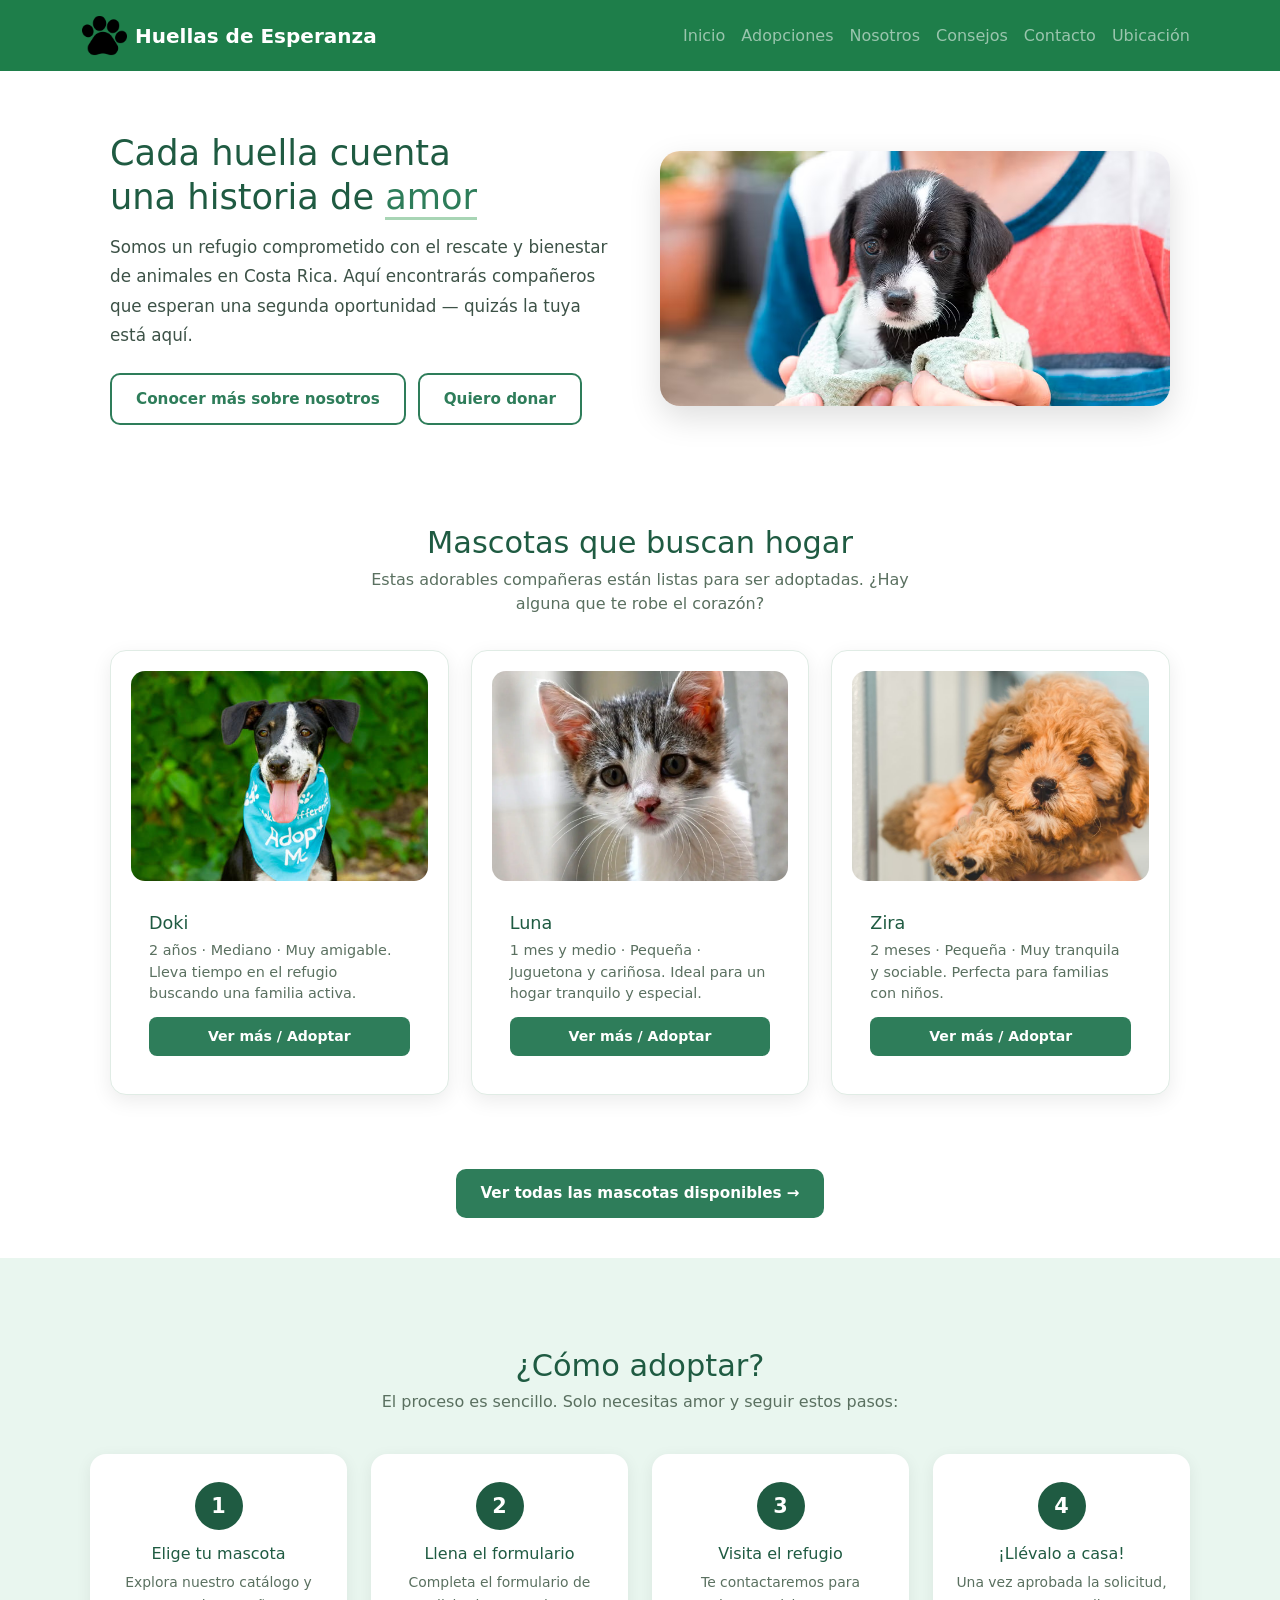
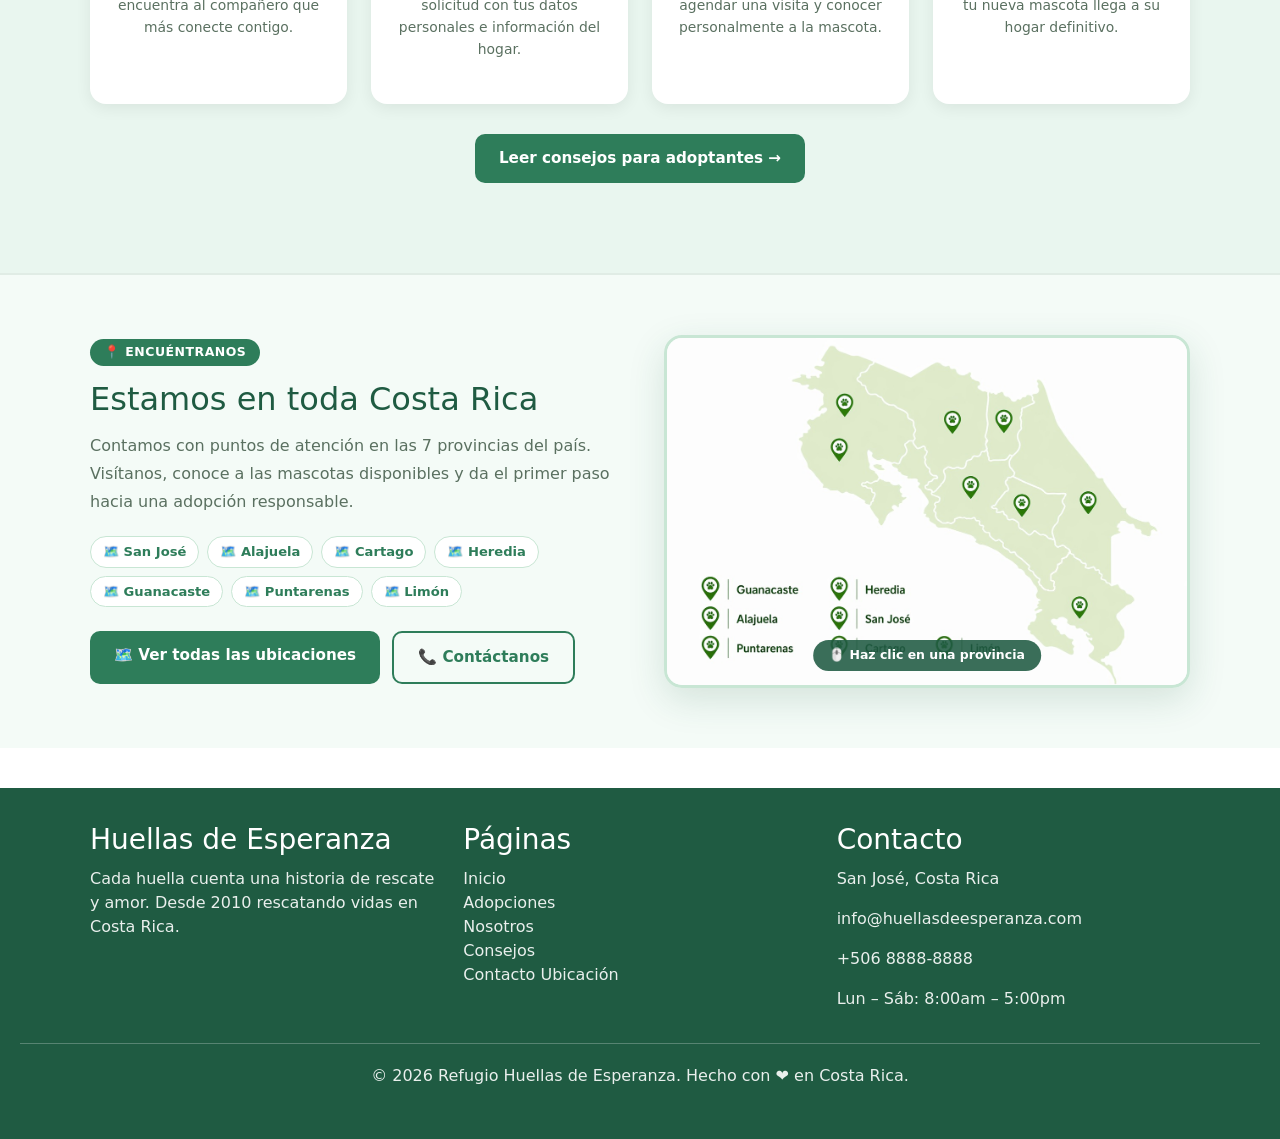
==== index.html @ a83ec14b "Primera subida del proyecto final" ====
<!DOCTYPE html>
<html lang="es">
<head>
  <meta charset="UTF-8">
  <meta name="viewport" content="width=device-width, initial-scale=1.0">
  <meta name="description" content="Refugio Huellas de Esperanza - Rescatamos, cuidamos y conectamos animales con familias amorosas en Costa Rica.">
  <title>Refugio Huellas de Esperanza | Inicio</title>
  <link rel="shortcut icon" href="img/icono.png" type="image/x-icon">
  <link rel="stylesheet" href="CSS/CSS.css">
  <link rel="stylesheet" href="CSS/menu.css">
  <link href="https://cdn.jsdelivr.net/npm/bootstrap@5.3.3/dist/css/bootstrap.min.css" rel="stylesheet">
</head>
<body>

  <nav class="navbar navbar-expand-lg navbar-dark" style="background: #1e7e4a;">
        <div class="container">
            <a class="navbar-brand d-flex align-items-center" href="index.html">
                <img src="img/icono.png" alt="Logo" width="45">
                <span class="ms-2 fw-bold">Huellas de Esperanza</span>
            </a>
            <button class="navbar-toggler" type="button" data-bs-toggle="collapse" data-bs-target="#navbarNav">
                <span class="navbar-toggler-icon"></span>
            </button>
            <div class="collapse navbar-collapse" id="navbarNav">
                <ul class="navbar-nav ms-auto">
                    <li class="nav-item"><a class="nav-link" href="index.html">Inicio</a></li>
                    <li class="nav-item"><a class="nav-link" href="adopciones.html">Adopciones</a></li>
                    <li class="nav-item"><a class="nav-link" href="quienesSomos.html">Nosotros</a></li>
                    <li class="nav-item"><a class="nav-link" href="consejos.html">Consejos</a></li>
                    <li class="nav-item"><a class="nav-link" href="contacto.html">Contacto</a></li>
                    <li class="nav-item"><a class="nav-link" href="ubicacion.html">Ubicación</a></li>
                </ul>
            </div>
        </div>
    </nav>

  <section>
    <div class="hero">
      <div class="hero-texto">
        <h2>Cada huella cuenta<br>una historia de <span>amor</span></h2>
        <p>
          Somos un refugio comprometido con el rescate y bienestar de animales en Costa Rica.
          Aquí encontrarás compañeros que esperan una segunda oportunidad — quizás la tuya está aquí.
        </p>

        <div class="botones">
          <a href="quienesSomos.html" class="boton boton-outline">Conocer más sobre nosotros</a>
          <a href="contacto.html" class="boton boton-outline">Quiero donar</a>
        </div>
      </div>

      <div class="hero-imagen">
        <img src="img/mascotas-en-adopcion-beneficios-y-requisitos-para-adoptar-un-perro-o-gato.avif"
             alt="Mascotas en adopción esperando un hogar">
      </div>
    </div>
  </section>

  <section class="seccion-titulo">
    <h2>Mascotas que buscan hogar</h2>
    <p>Estas adorables compañeras están listas para ser adoptadas. ¿Hay alguna que te robe el corazón?</p>
  </section>

  <section class="grid-mascotas">
    <div class="tarjeta">
      <img src="img/istockphoto-1254477516-612x612.jpg" alt="Doki">
      <div class="tarjeta-body">
        <h3>Doki</h3>
        <p>2 años · Mediano · Muy amigable. Lleva tiempo en el refugio buscando una familia activa.</p>
        <a href="adopciones.html" class="ver-mas-btn">Ver más / Adoptar</a>
      </div>
    </div>

    <div class="tarjeta">
      <img src="img/gatito2.webp" alt="Luna">
      <div class="tarjeta-body">
        <h3>Luna</h3>
        <p>1 mes y medio · Pequeña · Juguetona y cariñosa. Ideal para un hogar tranquilo y especial.</p>
        <a href="adopciones.html" class="ver-mas-btn">Ver más / Adoptar</a>
      </div>
    </div>

    <div class="tarjeta">
      <img src="img/perrito cafe.jpg" alt="Zira">
      <div class="tarjeta-body">
        <h3>Zira</h3>
        <p>2 meses · Pequeña · Muy tranquila y sociable. Perfecta para familias con niños.</p>
        <a href="adopciones.html" class="ver-mas-btn">Ver más / Adoptar</a>
      </div>
    </div>
  </section>

  <div class="centro">
    <a href="adopciones.html" class="boton">Ver todas las mascotas disponibles →</a>
  </div>

  <section class="seccion-pasos">
    <div class="seccion-titulo">
      <h2>¿Cómo adoptar?</h2>
      <p>El proceso es sencillo. Solo necesitas amor y seguir estos pasos:</p>
    </div>

    <div class="pasos-grid">
      <div class="paso">
        <div class="paso-num">1</div>
        <h3>Elige tu mascota</h3>
        <p>Explora nuestro catálogo y encuentra al compañero que más conecte contigo.</p>
      </div>

      <div class="paso">
        <div class="paso-num">2</div>
        <h3>Llena el formulario</h3>
        <p>Completa el formulario de solicitud con tus datos personales e información del hogar.</p>
      </div>

      <div class="paso">
        <div class="paso-num">3</div>
        <h3>Visita el refugio</h3>
        <p>Te contactaremos para agendar una visita y conocer personalmente a la mascota.</p>
      </div>

      <div class="paso">
        <div class="paso-num">4</div>
        <h3>¡Llévalo a casa!</h3>
        <p>Una vez aprobada la solicitud, tu nueva mascota llega a su hogar definitivo.</p>
      </div>
    </div>

    <div class="centro" style="padding-top: 30px;">
      <a href="consejos.html" class="boton">Leer consejos para adoptantes →</a>
    </div>
  </section>

  <section class="seccion-ubicacion-home">
    <div class="ubicacion-home-inner">

      <div class="ubicacion-home-texto">
        <div class="ubicacion-tag">📍 Encuéntranos</div>
        <h2>Estamos en toda Costa Rica</h2>
        <p>
          Contamos con puntos de atención en las 7 provincias del país. Visítanos, conoce a las mascotas disponibles y da el primer paso hacia una adopción responsable.
        </p>
        <div class="ubicacion-provincias-mini">
          <span>🗺️ San José</span>
          <span>🗺️ Alajuela</span>
          <span>🗺️ Cartago</span>
          <span>🗺️ Heredia</span>
          <span>🗺️ Guanacaste</span>
          <span>🗺️ Puntarenas</span>
          <span>🗺️ Limón</span>
        </div>
        <div class="botones-cta">
          <a href="ubicacion.html" class="boton">🗺️ Ver todas las ubicaciones</a>
          <a href="contacto.html" class="boton boton-outline">📞 Contáctanos</a>
        </div>
      </div>

      <div class="ubicacion-home-mapa">
        <div class="mapa-card">
          <img src="img/WhatsApp Image 2026-04-21 at 4.21.49 AM.jpeg"
               alt="Mapa de Costa Rica con ubicaciones del refugio"
               usemap="#mini-mapa">
          <map name="mini-mapa">
            <area href="ubicacion.html#guanacaste" alt="Guanacaste" title="Ver refugio en Guanacaste" coords="418,211,99" shape="circle">
            <area href="ubicacion.html#puntarenas" alt="Puntarenas"  title="Ver refugio en Puntarenas" coords="968,652,142" shape="circle">
            <area href="ubicacion.html#alajuela"   alt="Alajuela"    title="Ver refugio en Alajuela"   coords="742,259,758,126,635,62,551,157,602,249,618,298,632,308,624,353,685,299" shape="poly">
            <area href="ubicacion.html#sanjose"    alt="San José"    title="Ver refugio en San José"   coords="641,432,650,338,740,281,798,316,784,361,770,394,892,483,886,511,849,532,718,428,687,423,672,431" shape="poly">
            <area href="ubicacion.html#cartago"    alt="Cartago"     title="Ver refugio en Cartago"    coords="847,389,46" shape="circle">
            <area href="ubicacion.html#heredia"    alt="Heredia"     title="Ver refugio en Heredia"    coords="762,131,827,268" shape="rect">
            <area href="ubicacion.html#limon"      alt="Limón"       title="Ver refugio en Limón"      coords="887,124,819,307,939,369,954,496,1167,461" shape="poly">
          </map>
          <div class="mapa-tooltip">🖱️ Haz clic en una provincia</div>
        </div>
      </div>

    </div>
  </section>

  <footer class="footer">
    <div class="footer-container">
      <div>
        <h3>Huellas de Esperanza</h3>
        <p>Cada huella cuenta una historia de rescate y amor. Desde 2010 rescatando vidas en Costa Rica.</p>
      </div>

      <div>
        <h3>Páginas</h3>
        <a href="index.html">Inicio</a><br>
        <a href="adopciones.html">Adopciones</a><br>
        <a href="quienesSomos.html">Nosotros</a><br>
        <a href="consejos.html">Consejos</a><br>
        <a href="contacto.html">Contacto</a>
        <a href="ubicacion.html">Ubicación</a>
      </div>

      <div>
        <h3>Contacto</h3>
        <p>San José, Costa Rica</p>
        <p>info@huellasdeesperanza.com</p>
        <p>+506 8888-8888</p>
        <p>Lun – Sáb: 8:00am – 5:00pm</p>
      </div>
    </div>

    <hr>
    <p class="footer-copy">© 2026 Refugio Huellas de Esperanza. Hecho con ❤️ en Costa Rica.</p>
  </footer>

   <script src="https://cdn.jsdelivr.net/npm/bootstrap@5.3.3/dist/js/bootstrap.bundle.min.js"></script>

</body>
</html>
---- CSS/CSS.css ----
* {
  margin: 0;
  padding: 0;
  box-sizing: border-box;
}

body {
  font-family: Arial, Helvetica, sans-serif;
  background: #f8f6f1;
  color: #24312b;
  line-height: 1.6;
}

img {
  max-width: 100%;
  display: block;
}

header {
  background: #1f5b42;
  color: #ffffff;
  padding: 20px;
}

.logo {
  max-width: 1100px;
  margin: 0 auto;
  display: flex;
  align-items: center;
  gap: 14px;
}

.logo img {
  display: flex;
  width: 56px;
  height: 56px;
}

.logo h1 {
  display: flex;
  font-size: 1.7rem;
}

nav {
  background: #2e7d5a;
}

.menu {
  max-width: 1100px;
  margin: 0 auto;
  list-style: none;
  display: flex;
  justify-content: center;
  flex-wrap: wrap;
}

.menu li {
  list-style: none;
}

.menu a {
  display: block;
  padding: 14px 18px;
  color: #ffffff;
  text-decoration: none;
  font-weight: bold;
}

.menu a:hover {
  background: rgba(255, 255, 255, 0.14);
}

main,
.seccion,
.hero,
.encabezado-pagina,
.grid-mascotas,
.contacto-layout,
.footer-container {
  max-width: 1100px;
  margin: 0 auto;
}

.hero {
  padding: 50px 20px;
  display: grid;
  grid-template-columns: 1fr 1fr;
  gap: 30px;
  align-items: center;
}

.hero-texto h2,
.seccion h2,
.encabezado-pagina h2 {
  font-size: 2rem;
  color: #1f5b42;
  margin-bottom: 15px;
}

.hero-texto p,
.encabezado-pagina p {
  margin-bottom: 14px;
}

.hero-imagen img {
  width: 100%;
  border-radius: 18px;
  box-shadow: 0 10px 24px rgba(0, 0, 0, 0.08);
}

.botones {
  display: flex;
  gap: 12px;
  flex-wrap: wrap;
  margin-top: 18px;
}

.boton {
  display: inline-block;
  padding: 12px 18px;
  background: #2e7d5a;
  color: #ffffff;
  text-decoration: none;
  border-radius: 10px;
  font-weight: bold;
}

.boton:hover {
  background: #1f5b42;
}

.seccion,
.encabezado-pagina {
  padding: 35px 20px;
}

.fondo-suave {
  background: #e9f6ef;
}

.grid-mascotas {
  padding: 20px;
  display: grid;
  grid-template-columns: repeat(auto-fit, minmax(240px, 1fr));
  gap: 20px;
}

.tarjeta {
  background: #ffffff;
  border-radius: 16px;
  padding: 20px;
  box-shadow: 0 10px 24px rgba(0, 0, 0, 0.08);
  margin-bottom: 40px;
}

.tarjeta img {
  width: 100%;
  height: 220px;
  object-fit: cover;
  border-radius: 14px;
  margin-bottom: 14px;
}

.tarjeta h3 {
  color: #1f5b42;
  margin-bottom: 8px;
}

.tarjeta p {
  margin-bottom: 10px;
}

.contacto-layout {
  padding: 35px 20px;
  display: grid;
  grid-template-columns: 2fr 1fr;
  gap: 24px;
}

.formulario,
.aside-box {
  background: #ffffff;
  border-radius: 16px;
  padding: 20px;
  box-shadow: 0 10px 24px rgba(0, 0, 0, 0.08);
}

label {
  display: block;
  margin-bottom: 6px;
  font-weight: bold;
}

input,
select,
textarea {
  width: 100%;
  padding: 12px;
  margin-bottom: 14px;
  border: 1px solid #d8e8dd;
  border-radius: 10px;
  font: inherit;
}

button {
  background: #2e7d5a;
  color: #ffffff;
  padding: 12px 18px;
  border: none;
  border-radius: 10px;
  cursor: pointer;
  font-weight: bold;
}

button:hover {
  background: #1f5b42;
}

.seccion-ubicacion-home {
      background: #f4fbf7;
      padding: 60px 20px;
      border-top: 2px solid #e0ece5;
    }
    .ubicacion-home-inner {
      max-width: 1100px;
      margin: 0 auto;
      display: grid;
      grid-template-columns: 1fr 1fr;
      gap: 48px;
      align-items: center;
    }
    .ubicacion-tag {
      display: inline-block;
      background: #2e7d5a;
      color: white;
      font-size: 0.78rem;
      font-weight: 700;
      padding: 4px 14px;
      border-radius: 20px;
      letter-spacing: 0.5px;
      text-transform: uppercase;
      margin-bottom: 14px;
    }
    .ubicacion-home-texto h2 {
      color: #1f5b42;
      font-size: clamp(1.5rem, 3vw, 2rem);
      margin-bottom: 14px;
    }
    .ubicacion-home-texto p {
      color: #5a7060;
      line-height: 1.75;
      margin-bottom: 20px;
    }
    .ubicacion-provincias-mini {
      display: flex;
      flex-wrap: wrap;
      gap: 8px;
    }
    .ubicacion-provincias-mini span {
      background: white;
      border: 1px solid #c8e6d4;
      color: #2e7d5a;
      font-size: 0.82rem;
      font-weight: 600;
      padding: 5px 12px;
      border-radius: 20px;
    }
    .mapa-card {
      position: relative;
      border-radius: 18px;
      overflow: hidden;
      box-shadow: 0 12px 36px rgba(31,91,66,0.15);
      border: 3px solid #c8e6d4;
    }
    .mapa-card img {
      width: 100%;
      display: block;
      transition: transform 0.3s;
    }
    .mapa-card:hover img { transform: scale(1.02); }
    .mapa-tooltip {
      position: absolute;
      bottom: 14px;
      left: 50%;
      transform: translateX(-50%);
      background: rgba(31,91,66,0.88);
      color: white;
      font-size: 0.78rem;
      font-weight: 600;
      padding: 6px 16px;
      border-radius: 20px;
      white-space: nowrap;
      pointer-events: none;
    }
    @media (max-width: 860px) {
      .ubicacion-home-inner {
        grid-template-columns: 1fr;
        gap: 32px;
      }
      .ubicacion-home-mapa { order: -1; }
    }

    .botones-cta {
  margin-top: 24px;
  display: flex;
  gap: 12px;
  flex-wrap: wrap;
}
---- CSS/menu.css ----
.footer {
  background: #1f5b42;
  color: #ffffff;
  margin-top: 40px;
  padding: 35px 20px;
}

.footer-container {
  display: grid;
  grid-template-columns: repeat(auto-fit, minmax(220px, 1fr));
  gap: 20px;
}

.footer h3 {
  margin-bottom: 10px;
}

.footer p,
.footer a {
  color: rgba(255, 255, 255, 0.9);
  text-decoration: none;
}

.footer-copy {
  text-align: center;
  margin-top: 20px;
}


  .logo {
    flex-direction: column;
    text-align: center;
  }

  .hero-texto h2,
  .seccion h2,
  .encabezado-pagina h2 {
    font-size: 1.7rem;
  }

    .hero {
      padding: 60px 20px;
      display: grid;
      grid-template-columns: 1fr 1fr;
      gap: 40px;
      align-items: center;
      max-width: 1100px;
      margin: 0 auto;
    }
    .hero-texto h2 {
      font-size: 2.2rem;
      color: #1f5b42;
      margin-bottom: 14px;
      line-height: 1.25;
    }
    .hero-texto h2 span {
      color: #2e7d5a;
      border-bottom: 3px solid #a8d5b5;
    }
    .hero-texto p {
      font-size: 1.05rem;
      color: #3d5247;
      margin-bottom: 18px;
      line-height: 1.75;
    }
    .hero-imagen img {
      width: 100%;
      border-radius: 20px;
      box-shadow: 0 12px 32px rgba(0,0,0,0.13);
      object-fit: cover;
      max-height: 420px;
    }
    .hero-imagen {
      position: relative;
    }
    .badge-hero {
      position: absolute;
      bottom: 18px;
      left: 18px;
      background: #1f5b42;
      color: white;
      padding: 8px 16px;
      border-radius: 30px;
      font-size: 0.85rem;
      font-weight: bold;
      box-shadow: 0 4px 12px rgba(0,0,0,0.2);
    }

    /* Botones */
    .botones { display: flex; gap: 12px; flex-wrap: wrap; margin-top: 22px; }
    .boton {
      display: inline-block;
      padding: 13px 24px;
      background: #2e7d5a;
      color: #fff;
      text-decoration: none;
      border-radius: 10px;
      font-weight: bold;
      font-size: 0.95rem;
      transition: background 0.2s, transform 0.15s;
    }
    .boton:hover { background: #1f5b42; transform: translateY(-2px); color: #fff; }
    .boton-outline {
      background: transparent;
      border: 2px solid #2e7d5a;
      color: #2e7d5a;
    }
    .boton-outline:hover { background: #2e7d5a; color: #fff; }

    .stats-bar {
      background: #1f5b42;
      color: white;
      padding: 28px 20px;
    }
    .stats-grid {
      max-width: 1100px;
      margin: 0 auto;
      display: grid;
      grid-template-columns: repeat(4, 1fr);
      gap: 20px;
      text-align: center;
    }
    .stat-item .num {
      font-size: 2.4rem;
      font-weight: 800;
      color: #a8d5b5;
      display: block;
    }
    .stat-item .etiqueta {
      font-size: 0.88rem;
      opacity: 0.88;
    }

    .seccion-titulo {
      text-align: center;
      max-width: 1100px;
      margin: 0 auto;
      padding: 40px 20px 10px;
    }
    .seccion-titulo h2 { color: #1f5b42; font-size: 1.9rem; margin-bottom: 6px; }
    .seccion-titulo p { color: #5a7060; max-width: 560px; margin: 0 auto; }

    .grid-mascotas {
      max-width: 1100px;
      margin: 0 auto;
      padding: 24px 20px;
      display: grid;
      grid-template-columns: repeat(auto-fit, minmax(240px, 1fr));
      gap: 22px;
    }
    .tarjeta {
      background: #fff;
      border-radius: 16px;
      overflow: hidden;
      box-shadow: 0 6px 20px rgba(0,0,0,0.08);
      transition: transform 0.25s, box-shadow 0.25s;
      border: 1px solid #e0ece5;
    }
    .tarjeta:hover { transform: translateY(-6px); box-shadow: 0 14px 36px rgba(0,0,0,0.13); }
    .tarjeta img {
      width: 100%;
      height: 210px;
      object-fit: cover;
      display: block;
    }
    .tarjeta-body { padding: 18px; }
    .tarjeta-body h3 { color: #1f5b42; margin-bottom: 6px; font-size: 1.1rem; }
    .tarjeta-body p { color: #5a7060; font-size: 0.9rem; margin-bottom: 12px; }
    .tag {
      display: inline-block;
      background: #e9f6ef;
      color: #2e7d5a;
      padding: 3px 10px;
      border-radius: 20px;
      font-size: 0.78rem;
      font-weight: bold;
      margin-right: 4px;
      margin-bottom: 10px;
    }
    .tag.urgente { background: #fff0f0; color: #c0392b; }
    .ver-mas-btn {
      display: block;
      text-align: center;
      padding: 9px;
      background: #2e7d5a;
      color: white;
      text-decoration: none;
      border-radius: 8px;
      font-weight: bold;
      font-size: 0.88rem;
      transition: background 0.2s;
    }
    .ver-mas-btn:hover { background: #1f5b42; color: white; }

    /* Pasos de adopción */
    .seccion-pasos {
      background: #e9f6ef;
      padding: 50px 20px;
    }
    .pasos-grid {
      max-width: 1100px;
      margin: 30px auto 0;
      display: grid;
      grid-template-columns: repeat(auto-fit, minmax(200px, 1fr));
      gap: 24px;
      text-align: center;
    }
    .paso {
      background: white;
      border-radius: 16px;
      padding: 28px 20px;
      box-shadow: 0 4px 16px rgba(0,0,0,0.07);
      position: relative;
    }
    .paso-num {
      width: 48px;
      height: 48px;
      background: #1f5b42;
      color: white;
      border-radius: 50%;
      font-size: 1.3rem;
      font-weight: 800;
      display: flex;
      align-items: center;
      justify-content: center;
      margin: 0 auto 14px;
    }
    .paso h3 { color: #1f5b42; font-size: 1rem; margin-bottom: 8px; }
    .paso p { color: #5a7060; font-size: 0.87rem; line-height: 1.6; }
    .paso-icono { font-size: 2rem; margin-bottom: 8px; display: block; }

    /* CTA Donación */
    .cta-donacion {
      background: linear-gradient(135deg, #2e7d5a 0%, #1f5b42 100%);
      color: white;
      padding: 60px 20px;
      text-align: center;
    }
    .cta-donacion h2 { font-size: 2rem; margin-bottom: 10px; color: white; }
    .cta-donacion p { font-size: 1rem; opacity: 0.9; max-width: 520px; margin: 0 auto 28px; }
    .boton-blanco {
      display: inline-block;
      padding: 13px 30px;
      background: white;
      color: #1f5b42;
      border-radius: 10px;
      font-weight: bold;
      text-decoration: none;
      font-size: 0.95rem;
      margin: 6px;
      transition: transform 0.2s, box-shadow 0.2s;
    }
    .boton-blanco:hover { transform: translateY(-2px); box-shadow: 0 8px 20px rgba(0,0,0,0.2); color: #1f5b42; }
    .boton-blanco-outline {
      background: transparent;
      border: 2px solid rgba(255,255,255,0.6);
      color: white;
    }
    .boton-blanco-outline:hover { background: rgba(255,255,255,0.15); color: white; }

    /* Centro de texto en botón del ver todas */
    .centro { text-align: center; padding: 10px 0 40px; }

    /* Responsive */
    @media (max-width: 768px) {
      .hero {
        grid-template-columns: 1fr;
        padding: 40px 16px;
        gap: 24px;
      }
      .hero-texto h2 { font-size: 1.7rem; }
      .stats-grid { grid-template-columns: repeat(2, 1fr); gap: 16px; }
      .stat-item .num { font-size: 1.9rem; }
    }

        .hero-bg {
            background: linear-gradient(rgba(0,0,0,0.6), rgba(0,0,0,0.6)), url('../img/mascotas-en-adopcion-beneficios-y-requisitos-para-adoptar-un-perro-o-gato.avif');
            background-size: cover;
            background-position: center;
            color: white;
            padding: 100px 0;
        }
        .card-img-left {
            width: 100%;
            height: 100%;
            object-fit: cover;
        }
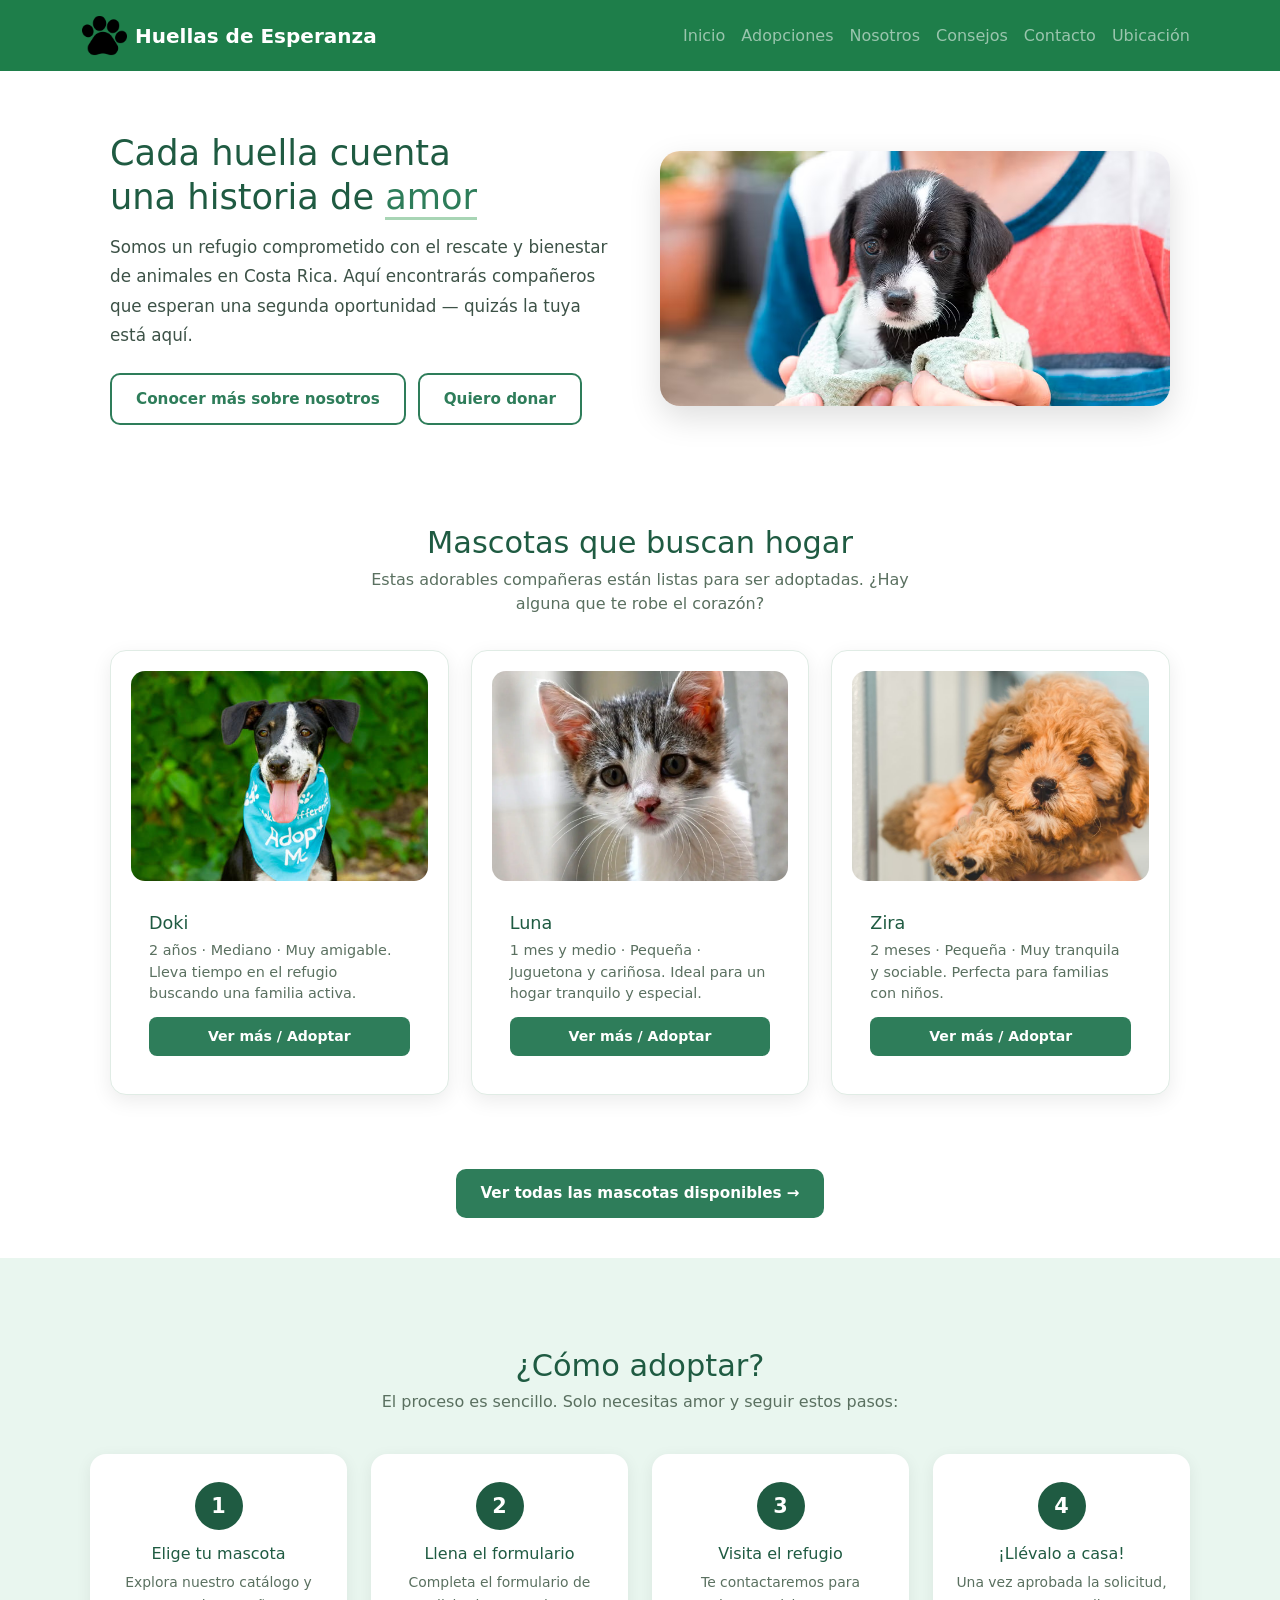
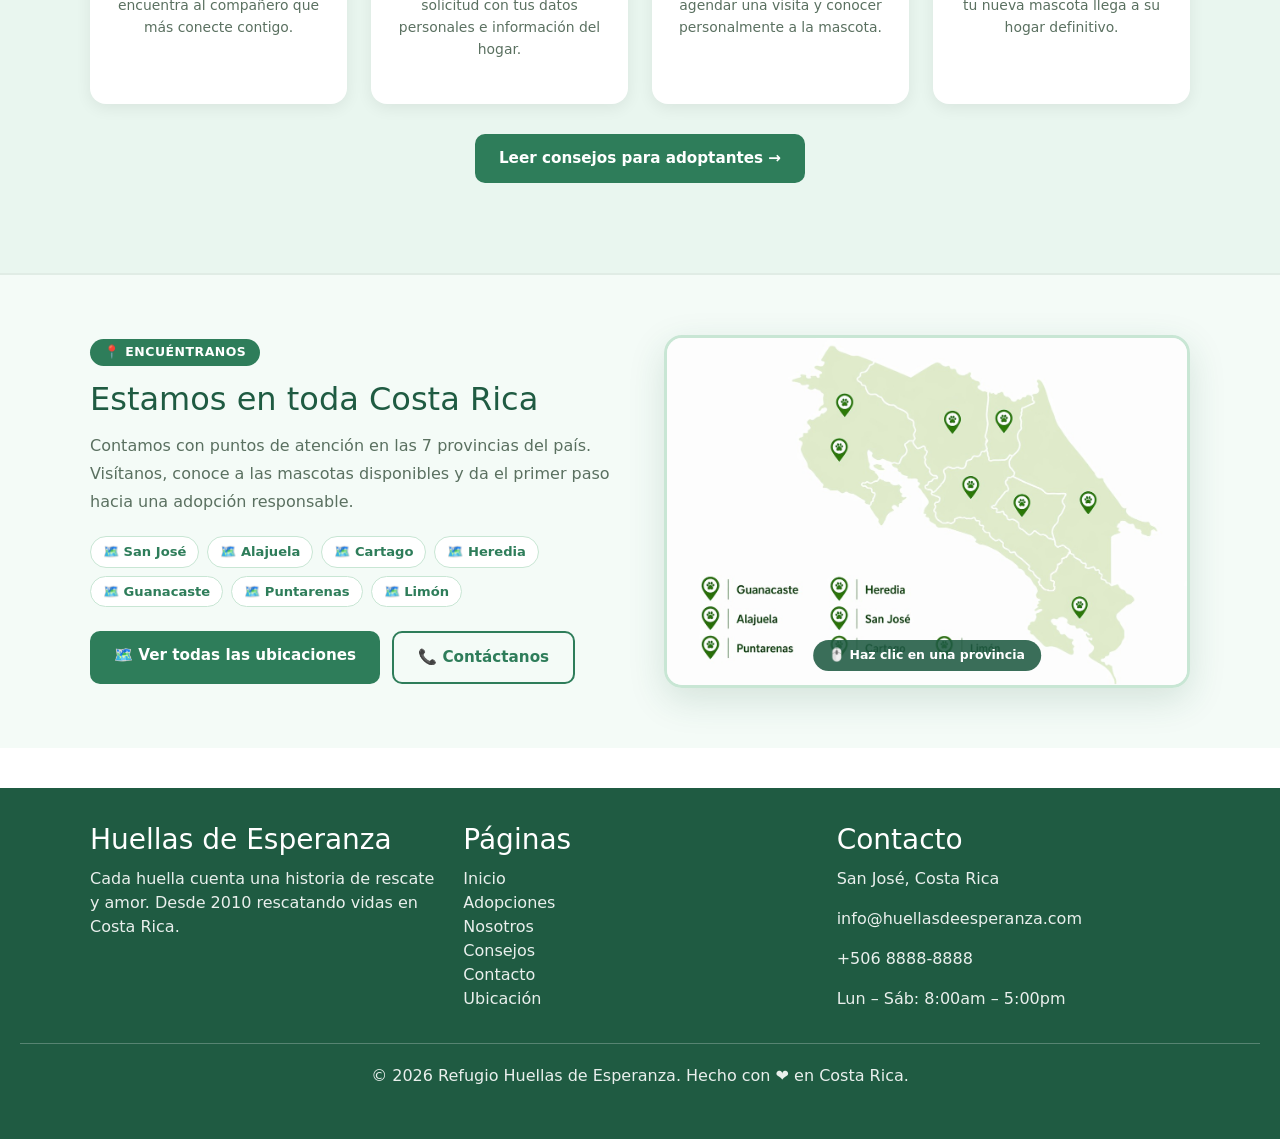
==== commit 9e8c7b7e: "Cuarta subida" ====
--- a/index.html
+++ b/index.html
@@ -189,7 +189,7 @@
         <a href="adopciones.html">Adopciones</a><br>
         <a href="quienesSomos.html">Nosotros</a><br>
         <a href="consejos.html">Consejos</a><br>
-        <a href="contacto.html">Contacto</a>
+        <a href="contacto.html">Contacto</a><br>
         <a href="ubicacion.html">Ubicación</a>
       </div>
 
